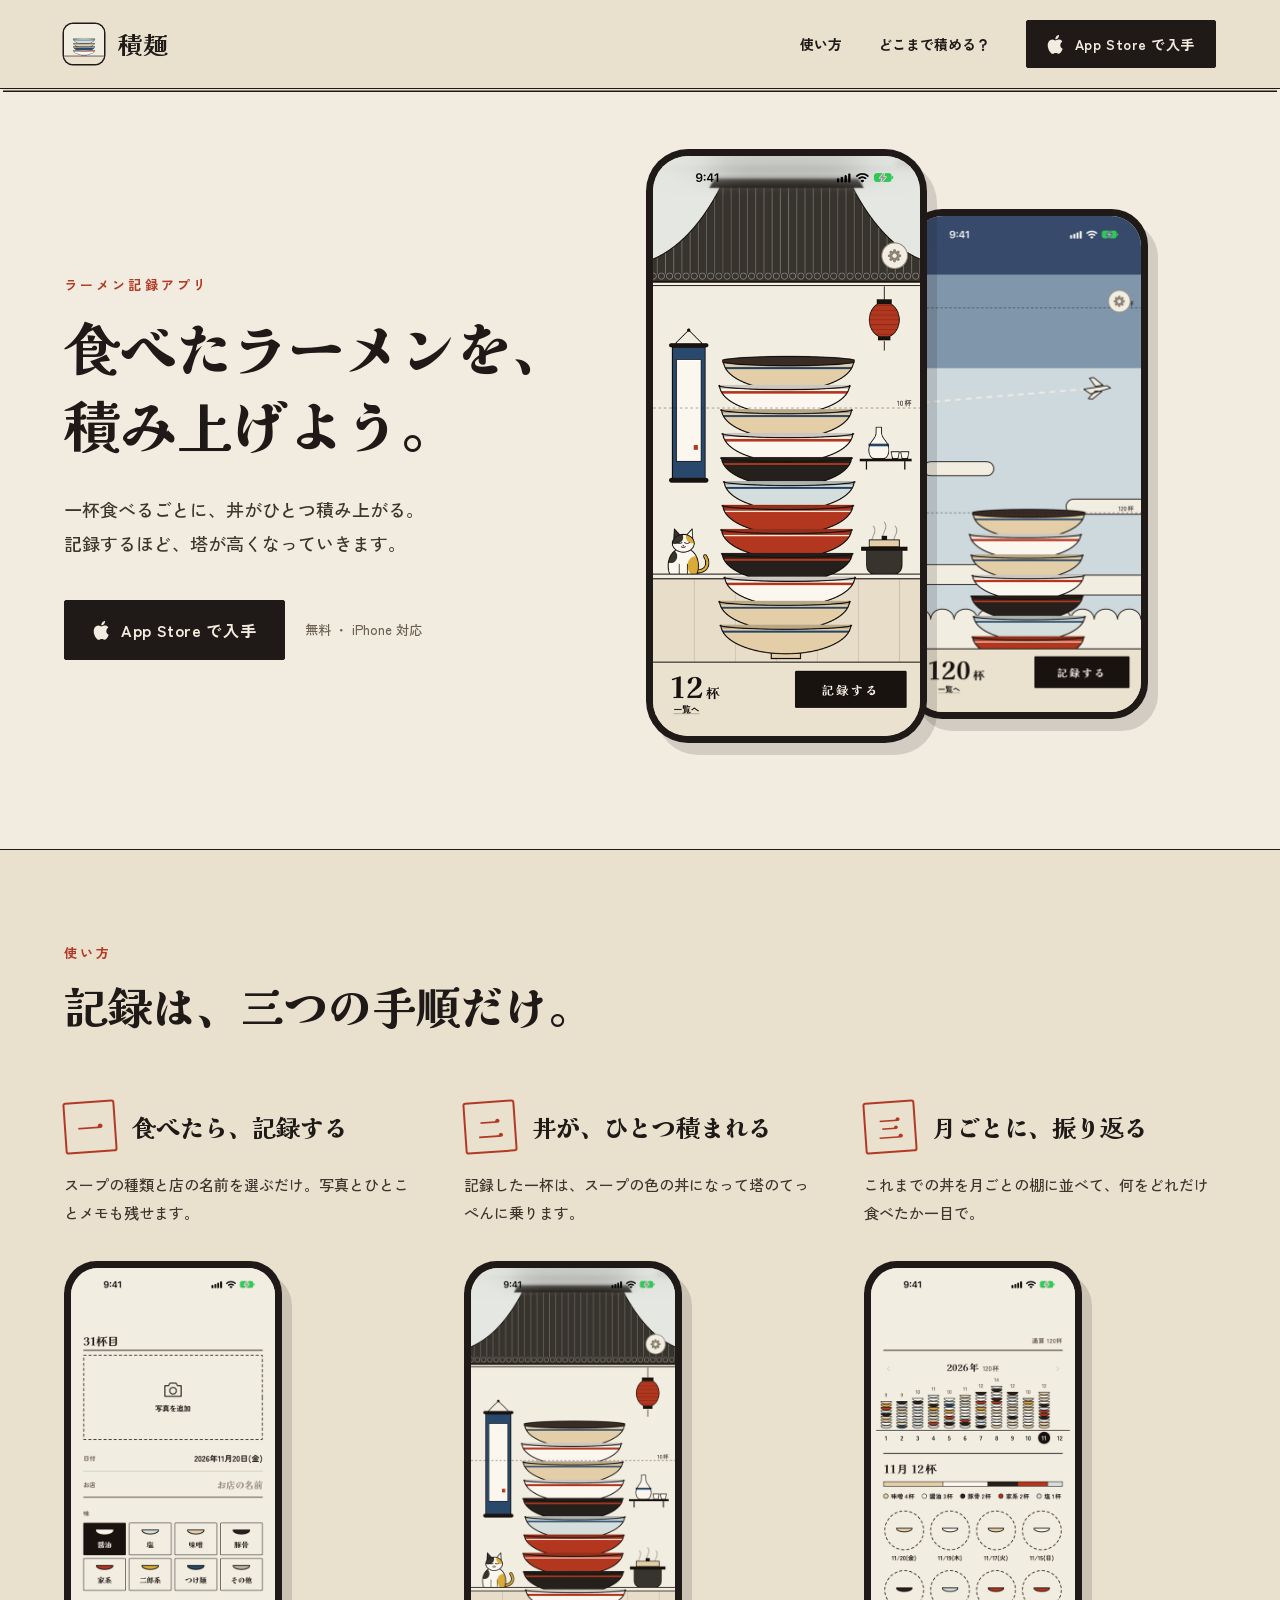
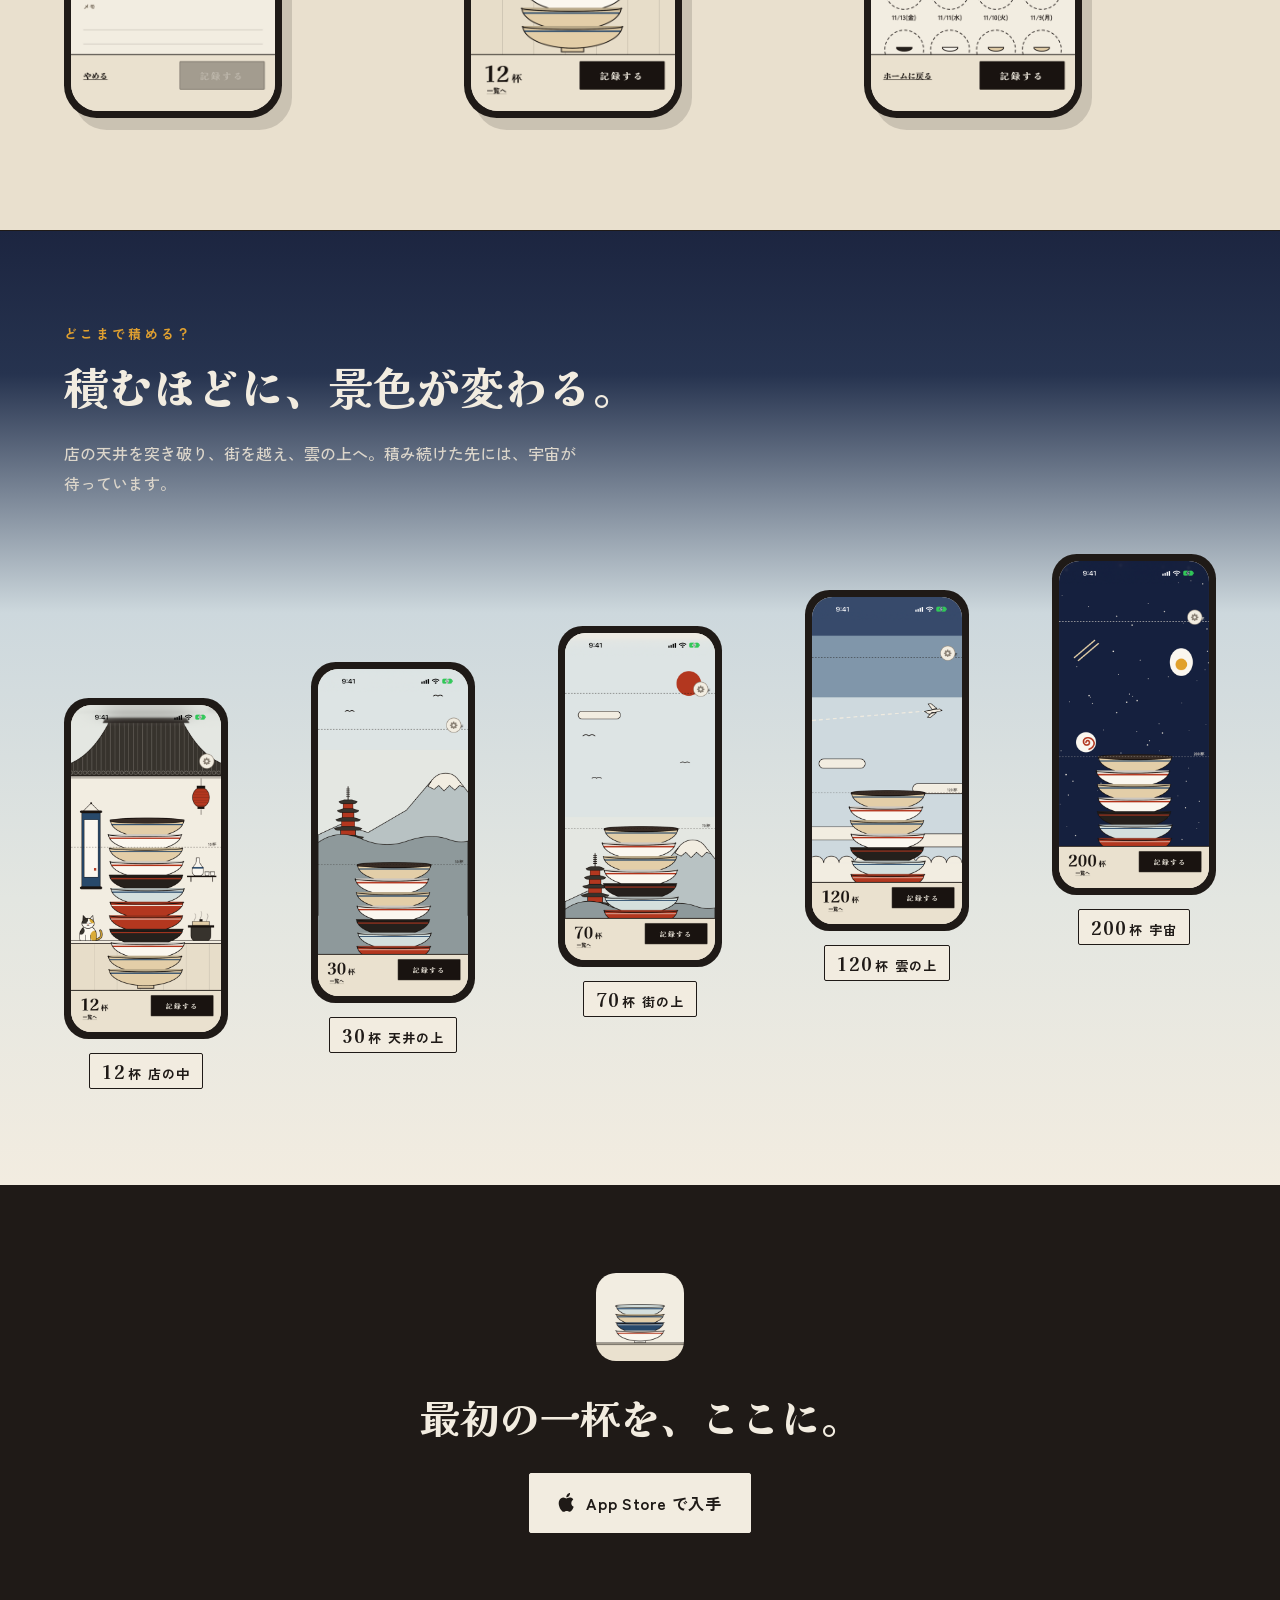
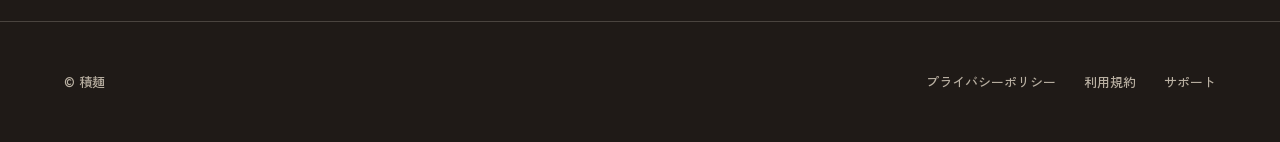
==== index.html @ 98c202dc "積麺のLP・サポート・プライバシーポリシー・利用規約を追加 Co-Authored-By: Claude Opus 5.5 <noreply@anthropic.com>" ====
<!DOCTYPE html>
<html lang="ja">
  <head>
    <meta charset="utf-8" />
    <meta name="viewport" content="width=device-width, initial-scale=1" />
    <title>積麺 — 食べたラーメンを、積み上げよう。</title>
    <meta
      name="description"
      content="一杯食べるごとに、丼がひとつ積み上がる。記録するほど塔が高くなっていく、ラーメン記録アプリ「積麺」。"
    />
    <meta
      property="og:title"
      content="積麺 — 食べたラーメンを、積み上げよう。"
    />
    <meta
      property="og:description"
      content="一杯食べるごとに、丼がひとつ積み上がる。記録するほど塔が高くなっていく、ラーメン記録アプリ。"
    />
    <meta property="og:type" content="website" />
    <meta name="theme-color" content="#E9E0CE" />
    <link rel="icon" href="images/favicon.png" type="image/png" />
    <link rel="apple-touch-icon" href="images/apple-touch-icon.png" />
    <link rel="preconnect" href="https://fonts.googleapis.com" />
    <link rel="preconnect" href="https://fonts.gstatic.com" crossorigin />
    <link
      rel="stylesheet"
      href="https://fonts.googleapis.com/css2?family=Kaisei+Tokumin:wght@500;700;800&family=Zen+Kaku+Gothic+New:wght@500;700&display=swap"
    />
    <style>
      :root {
        --paper: #f2ece0;
        --paper-2: #e9e0ce;
        --ink: #1f1a17;
        --ink-2: #3e352d;
        --ink-3: #6b5f4f;
        --shu: #b23a24;
        --kin: #e0a030;
        --mute: #b9b0a2;
        --mincho: "Kaisei Tokumin", "Hiragino Mincho ProN", serif;
        --sans: "Zen Kaku Gothic New", "Hiragino Sans", sans-serif;
        --gutter: 64px;
      }
      * {
        box-sizing: border-box;
      }
      html {
        scroll-behavior: smooth;
        -webkit-text-size-adjust: 100%;
      }
      body {
        margin: 0;
        background: var(--paper);
        color: var(--ink);
        font-family: var(--sans);
        font-weight: 500;
        line-height: 1.6;
      }
      img {
        display: block;
        max-width: 100%;
        height: auto;
      }
      a {
        color: inherit;
      }
      h1,
      h2,
      h3 {
        font-family: var(--mincho);
        font-weight: 800;
        margin: 0;
      }
      p {
        margin: 0;
      }
      .sp {
        display: none;
      }
      .wrap {
        max-width: 1280px;
        margin: 0 auto;
        padding: 0 var(--gutter);
      }
      .eyebrow {
        font: 700 13px/1 var(--sans);
        letter-spacing: 0.24em;
        color: var(--shu);
        margin-bottom: 16px;
      }

      /* ボタン */
      .btn {
        display: inline-flex;
        align-items: center;
        gap: 12px;
        height: 60px;
        padding: 0 28px;
        border: 1.5px solid var(--ink);
        border-radius: 2px;
        background: var(--ink);
        color: var(--paper);
        text-decoration: none;
        font: 700 16px/1 var(--sans);
        letter-spacing: 0.04em;
        transition: transform 0.15s ease, box-shadow 0.15s ease;
      }
      .btn:hover {
        transform: translate(-2px, -2px);
        box-shadow: 4px 4px 0 var(--shu);
      }
      .btn svg {
        flex: none;
        fill: currentColor;
      }
      .btn.sm {
        height: 48px;
        padding: 0 20px;
        font-size: 14px;
      }
      .btn.light {
        background: var(--paper);
        color: var(--ink);
        border-color: var(--paper);
      }
      .btn.light:hover {
        box-shadow: 4px 4px 0 var(--kin);
      }

      /* 端末の枠 */
      .phone {
        flex: none;
        width: var(--w, 281px);
        padding: 7px;
        background: var(--ink);
        border-radius: calc(var(--w, 281px) * 0.15);
      }
      .phone img {
        width: 100%;
        aspect-ratio: 1206/2622;
        object-fit: cover;
        border-radius: calc(var(--w, 281px) * 0.125);
        background: var(--paper);
      }
      .phone.shadow {
        box-shadow: 10px 12px 0 rgba(31, 26, 23, 0.15);
      }

      /* ヘッダー */
      .site-header {
        position: sticky;
        top: 0;
        z-index: 10;
        background: var(--paper-2);
        border-bottom: 1.5px solid var(--ink);
        box-shadow: 0 4.5px 0 -3px var(--paper-2), 0 6px 0 -3px var(--ink);
      }
      .site-header .wrap {
        height: 88px;
        display: flex;
        align-items: center;
        justify-content: space-between;
      }
      .brand {
        display: flex;
        align-items: center;
        gap: 14px;
        text-decoration: none;
      }
      .brand img {
        width: 40px;
        height: 40px;
        border-radius: 9px;
        box-shadow: 0 0 0 1.5px var(--ink);
      }
      .brand span {
        font: 800 24px/1 var(--mincho);
        letter-spacing: 0.08em;
      }
      .site-header nav {
        display: flex;
        align-items: center;
        gap: 36px;
        font: 700 14px/1 var(--sans);
      }
      .site-header nav a.link {
        text-decoration: none;
      }
      .site-header nav a.link:hover {
        text-decoration: underline;
        text-underline-offset: 6px;
      }
      .get-short {
        display: none;
      }

      /* ヒーロー */
      .hero .wrap {
        position: relative;
        min-height: 760px;
        display: flex;
        align-items: center;
        gap: 40px;
      }
      .hero-copy {
        flex: 1;
        position: relative;
        z-index: 1;
      }
      .hero h1 {
        font-size: 56px;
        line-height: 1.4;
      }
      .hero h1 span {
        white-space: nowrap;
      }
      .hero-lead {
        margin: 28px 0 40px;
        max-width: 460px;
        font-size: 18px;
        line-height: 1.9;
        color: var(--ink-2);
      }
      .hero-cta {
        display: flex;
        align-items: center;
        gap: 20px;
        flex-wrap: wrap;
      }
      .hero-cta small {
        font: 500 13px/1.6 var(--sans);
        color: var(--ink-3);
      }
      .hero-phones {
        position: relative;
        width: 600px;
        height: 760px;
        flex: none;
      }
      .hero-phones .back {
        position: absolute;
        left: 290px;
        top: 120px;
        --w: 242px;
      }
      .hero-phones .front {
        position: absolute;
        left: 30px;
        top: 60px;
        --w: 281px;
      }

      /* 使い方 */
      .how {
        background: var(--paper-2);
        border-top: 1.5px solid var(--ink);
        padding: 96px 0 112px;
      }
      .how h2,
      .scenery h2 {
        font-size: 44px;
        line-height: 1.4;
      }
      .steps {
        list-style: none;
        margin: 64px 0 0;
        padding: 0;
        display: grid;
        grid-template-columns: repeat(3, 1fr);
        gap: 48px;
      }
      .step {
        display: flex;
        flex-direction: column;
        align-items: flex-start;
        gap: 18px;
      }
      .step-head {
        display: flex;
        align-items: center;
        gap: 16px;
      }
      .num {
        flex: none;
        width: 52px;
        height: 52px;
        border: 2px solid var(--shu);
        border-radius: 3px;
        display: flex;
        align-items: center;
        justify-content: center;
        color: var(--shu);
        font: 800 26px/1 var(--mincho);
        transform: rotate(-4deg);
      }
      .step h3 {
        font-size: 24px;
        line-height: 1.4;
      }
      .step p {
        min-height: 60px;
        margin-bottom: 12px;
        font-size: 15px;
        line-height: 1.9;
        color: var(--ink-2);
      }
      .step .phone {
        --w: 218px;
      }

      /* どこまで積める？ */
      .scenery {
        padding: 96px 0 0;
        border-top: 1.5px solid var(--ink);
        background: linear-gradient(
          to top,
          #f2ece0 0%,
          #e3e6e1 30%,
          #cdd8dd 60%,
          #26334f 85%,
          #1c2540 100%
        );
        overflow: hidden;
      }
      .scenery-head {
        color: var(--paper);
        margin-bottom: 56px;
      }
      .scenery-head .eyebrow {
        color: var(--kin);
      }
      .scenery-head p.lead {
        margin-top: 20px;
        max-width: 520px;
        font-size: 16px;
        line-height: 1.9;
        color: #dcd6cb;
      }
      .climb {
        list-style: none;
        margin: 0;
        padding: 0 0 0;
        display: flex;
        justify-content: space-between;
        align-items: flex-end;
      }
      .climb li {
        display: flex;
        flex-direction: column;
        align-items: center;
        gap: 14px;
      }
      .climb .phone {
        --w: 164px;
      }
      .climb li:nth-child(2) {
        margin-bottom: 36px;
      }
      .climb li:nth-child(3) {
        margin-bottom: 72px;
      }
      .climb li:nth-child(4) {
        margin-bottom: 108px;
      }
      .climb li:nth-child(5) {
        margin-bottom: 144px;
      }
      .climb .tag {
        font: 700 13px/1 var(--sans);
        letter-spacing: 0.08em;
        padding: 8px 12px;
        background: var(--paper);
        border: 1.5px solid var(--ink);
        border-radius: 2px;
        color: var(--ink);
        white-space: nowrap;
      }
      .climb .tag b {
        font: 800 18px/1 var(--mincho);
        margin-right: 2px;
      }
      .scenery-foot {
        height: 96px;
      }

      /* 最後の呼びかけ */
      .cta {
        background: var(--ink);
        color: var(--paper);
        text-align: center;
        padding: 88px 24px;
        display: flex;
        flex-direction: column;
        align-items: center;
        gap: 28px;
      }
      .cta img {
        width: 88px;
        height: 88px;
        border-radius: 20px;
      }
      .cta h2 {
        font-size: 40px;
        line-height: 1.4;
      }
      .site-footer {
        background: var(--ink);
        border-top: 1px solid rgba(242, 236, 224, 0.2);
        color: var(--mute);
        font: 500 13px/1 var(--sans);
      }
      .site-footer .wrap {
        min-height: 120px;
        display: flex;
        align-items: center;
        justify-content: space-between;
        gap: 20px;
      }
      .site-footer nav {
        display: flex;
        gap: 28px;
        flex-wrap: wrap;
      }
      .site-footer a {
        text-decoration: none;
      }
      .site-footer a:hover {
        color: var(--paper);
      }

      /* 中くらいの幅 */
      @media (max-width: 1100px) {
        :root {
          --gutter: 40px;
        }
        .hero h1 {
          font-size: 46px;
        }
        .hero-phones {
          width: 480px;
          height: 700px;
        }
        .hero-phones .back {
          left: 220px;
          top: 110px;
          --w: 210px;
        }
        .hero-phones .front {
          left: 0;
          top: 50px;
          --w: 250px;
        }
        .step .phone {
          --w: 190px;
        }
        .climb .phone {
          --w: 140px;
        }
      }
      @media (max-width: 900px) {
        .hero .wrap {
          flex-direction: column;
          align-items: flex-start;
          padding-top: 64px;
          min-height: 0;
        }
        .hero-phones {
          width: 100%;
          max-width: 560px;
          height: 640px;
          align-self: center;
        }
        .hero-phones .front {
          left: calc(50% - 230px);
          top: 0;
        }
        .hero-phones .back {
          left: calc(50% + 10px);
          top: 70px;
        }
        .steps {
          grid-template-columns: 1fr;
          gap: 48px;
        }
        .step {
          display: grid;
          grid-template-columns: auto 1fr;
          grid-template-rows: auto 1fr;
          column-gap: 24px;
          row-gap: 12px;
          align-items: start;
        }
        .step .phone {
          grid-row: 1 / 3;
          grid-column: 1;
          --w: 180px;
        }
        .step-head {
          grid-column: 2;
          padding-top: 8px;
        }
        .step p {
          grid-column: 2;
          min-height: 0;
        }
        .climb {
          overflow-x: auto;
          scrollbar-width: none;
          justify-content: flex-start;
          gap: 20px;
          margin: 0 calc(var(--gutter) * -1);
          padding: 0 var(--gutter) 8px;
          scroll-snap-type: x mandatory;
        }
        .climb::-webkit-scrollbar {
          display: none;
        }
        .climb li {
          margin-bottom: 0 !important;
          scroll-snap-align: start;
        }
        .scenery-foot {
          height: 56px;
        }
      }

      /* スマホ */
      @media (max-width: 600px) {
        :root {
          --gutter: 24px;
        }
        .site-header .wrap {
          height: 64px;
          padding: 0 20px;
        }
        .site-header {
          box-shadow: none;
        }
        .sp {
          display: inline;
        }
        .brand {
          gap: 10px;
        }
        .brand img {
          width: 32px;
          height: 32px;
          border-radius: 7px;
        }
        .brand span {
          font-size: 19px;
          letter-spacing: 0.06em;
        }
        .site-header nav .link,
        .get-long {
          display: none;
        }
        .get-short {
          display: flex;
        }
        .site-header .btn.sm {
          height: 36px;
          padding: 0 14px;
          font-size: 12px;
        }
        .hero .wrap {
          padding-top: 48px;
          gap: 44px;
        }
        .hero h1 {
          font-size: 34px;
          line-height: 1.45;
        }
        .hero-lead {
          margin: 20px 0 28px;
          font-size: 15px;
        }
        .hero-lead br {
          display: none;
        }
        .hero-phones {
          height: auto;
          display: flex;
          justify-content: center;
          padding-bottom: 0;
        }
        .hero-phones .back {
          display: none;
        }
        .hero-phones .front {
          position: static;
          --w: 281px;
          margin-bottom: -120px;
        }
        .hero {
          overflow: hidden;
          padding-bottom: 0;
        }
        .how {
          padding: 64px 0 72px;
          position: relative;
          z-index: 1;
        }
        .how h2,
        .scenery h2 {
          font-size: 30px;
        }
        .steps {
          margin-top: 40px;
        }
        .step {
          column-gap: 18px;
          row-gap: 10px;
        }
        .step .phone {
          --w: 140px;
        }
        .step-head {
          flex-direction: column;
          align-items: flex-start;
          gap: 16px;
        }
        .num {
          width: 40px;
          height: 40px;
          font-size: 20px;
        }
        .step h3 {
          font-size: 19px;
        }
        .step p {
          font-size: 14px;
          line-height: 1.8;
        }
        .scenery {
          padding-top: 64px;
        }
        .scenery-head {
          margin-bottom: 32px;
        }
        .scenery-head p.lead {
          font-size: 14px;
        }
        .climb {
          gap: 14px;
        }
        .climb .phone {
          --w: 156px;
        }
        .cta {
          padding: 64px 24px;
          gap: 22px;
        }
        .cta img {
          width: 72px;
          height: 72px;
          border-radius: 16px;
        }
        .cta h2 {
          font-size: 28px;
        }
        .site-footer .wrap {
          flex-direction: column-reverse;
          justify-content: center;
          padding: 32px 24px;
          gap: 20px;
          font-size: 12px;
        }
        .site-footer nav {
          gap: 20px;
          justify-content: center;
        }
      }
      @media (max-width: 360px) {
        .hero h1 {
          font-size: 29px;
        }
        .step .phone {
          --w: 118px;
        }
      }
      @media (prefers-reduced-motion: reduce) {
        html {
          scroll-behavior: auto;
        }
        .btn {
          transition: none;
        }
      }
    </style>
  </head>
  <body>
    <svg width="0" height="0" style="position: absolute" aria-hidden="true">
      <symbol id="apple" viewBox="0 0 16 19">
        <path
          d="M13.3 10c0-2.4 2-3.5 2-3.6c-1.1-1.6-2.8-1.8-3.4-1.8c-1.4-.2-2.8.8-3.5.8s-1.8-.8-3-.8C3.8 4.7 2.3 5.6 1.5 7c-1.7 2.9-.4 7.1 1.2 9.4c.8 1.1 1.7 2.4 2.9 2.4c1.2 0 1.6-.8 3-.8s1.8.8 3 .7c1.3 0 2.1-1.1 2.8-2.3c.9-1.3 1.3-2.6 1.3-2.6s-2.4-.9-2.4-3.8zM11 3c.6-.8 1.1-1.8 1-2.9c-.9 0-2.1.6-2.7 1.4c-.6.7-1.1 1.8-1 2.8c1 .1 2.1-.5 2.7-1.3z"
        />
      </symbol>
    </svg>

    <header class="site-header">
      <div class="wrap">
        <a class="brand" href="#top" aria-label="積麺 トップへ">
          <img src="images/icon.png" alt="" width="40" height="40" />
          <span>積麺</span>
        </a>
        <nav aria-label="ページ内">
          <a class="link" href="#how">使い方</a>
          <a class="link" href="#scenery">どこまで積める？</a>
          <a class="btn sm get-long" data-appstore href="#"
            ><svg width="16" height="19" aria-hidden="true">
              <use href="#apple" /></svg
            >App Store で入手</a
          >
          <a class="btn sm get-short" data-appstore href="#">入手する</a>
        </nav>
      </div>
    </header>

    <main id="top">
      <section class="hero">
        <div class="wrap">
          <div class="hero-copy">
            <p class="eyebrow">ラーメン記録アプリ</p>
            <h1>
              <span>食べたラーメンを、</span><br /><span>積み上げよう。</span>
            </h1>
            <p class="hero-lead">
              一杯食べるごとに、丼がひとつ積み上がる。<br />記録するほど、塔が高くなっていきます。
            </p>
            <div class="hero-cta">
              <a class="btn" data-appstore href="#"
                ><svg width="16" height="19" aria-hidden="true">
                  <use href="#apple" /></svg
                >App Store で入手</a
              >
              <small>無料 ・ iPhone 対応</small>
            </div>
          </div>
          <div class="hero-phones">
            <div class="phone shadow back">
              <img
                src="images/tower-120.png"
                alt="120杯の塔。雲の上まで積み上がっている"
                width="1000"
                height="2174"
              />
            </div>
            <div class="phone shadow front">
              <img
                src="images/tower-12.png"
                alt="12杯の塔。店の中で丼が積み上がっている"
                width="1000"
                height="2174"
                fetchpriority="high"
              />
            </div>
          </div>
        </div>
      </section>

      <section class="how" id="how">
        <div class="wrap">
          <p class="eyebrow">使い方</p>
          <h2>記録は、<br class="sp" />三つの手順だけ。</h2>
          <ol class="steps">
            <li class="step">
              <div class="step-head">
                <span class="num" aria-hidden="true">一</span>
                <h3>食べたら、記録する</h3>
              </div>
              <p>
                スープの種類と店の名前を選ぶだけ。写真とひとことメモも残せます。
              </p>
              <div class="phone shadow">
                <img
                  src="images/record.png"
                  alt="記録の画面。写真、日付、お店、味を選ぶ"
                  loading="lazy"
                  width="1000"
                  height="2174"
                />
              </div>
            </li>
            <li class="step">
              <div class="step-head">
                <span class="num" aria-hidden="true">二</span>
                <h3>丼が、ひとつ積まれる</h3>
              </div>
              <p>
                記録した一杯は、スープの色の丼になって塔のてっぺんに乗ります。
              </p>
              <div class="phone shadow">
                <img
                  src="images/tower-12.png"
                  alt="味ごとに色の違う丼が積み上がった塔"
                  loading="lazy"
                  width="1000"
                  height="2174"
                />
              </div>
            </li>
            <li class="step">
              <div class="step-head">
                <span class="num" aria-hidden="true">三</span>
                <h3>月ごとに、振り返る</h3>
              </div>
              <p>
                これまでの丼を月ごとの棚に並べて、何をどれだけ食べたか一目で。
              </p>
              <div class="phone shadow">
                <img
                  src="images/shelf.png"
                  alt="一覧の画面。月ごとの杯数と味の内訳"
                  loading="lazy"
                  width="1000"
                  height="2174"
                />
              </div>
            </li>
          </ol>
        </div>
      </section>

      <section class="scenery" id="scenery">
        <div class="wrap">
          <div class="scenery-head">
            <p class="eyebrow">どこまで積める？</p>
            <h2>積むほどに、<br class="sp" />景色が変わる。</h2>
            <p class="lead">
              店の天井を突き破り、街を越え、雲の上へ。積み続けた先には、宇宙が待っています。
            </p>
          </div>
          <ol class="climb">
            <li>
              <div class="phone">
                <img
                  src="images/tower-12.png"
                  alt="12杯、店の中"
                  loading="lazy"
                  width="1000"
                  height="2174"
                />
              </div>
              <span class="tag"><b>12</b>杯 店の中</span>
            </li>
            <li>
              <div class="phone">
                <img
                  src="images/tower-30.png"
                  alt="30杯、天井の上"
                  loading="lazy"
                  width="1000"
                  height="2174"
                />
              </div>
              <span class="tag"><b>30</b>杯 天井の上</span>
            </li>
            <li>
              <div class="phone">
                <img
                  src="images/tower-70.png"
                  alt="70杯、街の上"
                  loading="lazy"
                  width="1000"
                  height="2174"
                />
              </div>
              <span class="tag"><b>70</b>杯 街の上</span>
            </li>
            <li>
              <div class="phone">
                <img
                  src="images/tower-120.png"
                  alt="120杯、雲の上"
                  loading="lazy"
                  width="1000"
                  height="2174"
                />
              </div>
              <span class="tag"><b>120</b>杯 雲の上</span>
            </li>
            <li>
              <div class="phone">
                <img
                  src="images/tower-200.png"
                  alt="200杯、宇宙"
                  loading="lazy"
                  width="1000"
                  height="2174"
                />
              </div>
              <span class="tag"><b>200</b>杯 宇宙</span>
            </li>
          </ol>
          <div class="scenery-foot"></div>
        </div>
      </section>

      <section class="cta">
        <img src="images/icon.png" alt="" width="88" height="88" />
        <h2>最初の一杯を、<br class="sp" />ここに。</h2>
        <a class="btn light" data-appstore href="#"
          ><svg width="16" height="19" aria-hidden="true">
            <use href="#apple" /></svg
          >App Store で入手</a
        >
      </section>
    </main>

    <footer class="site-footer">
      <div class="wrap">
        <span>© 積麺</span>
        <nav aria-label="フッター">
          <a href="privacy.html">プライバシーポリシー</a>
          <a href="terms.html">利用規約</a>
          <a href="support.html">サポート</a>
        </nav>
      </div>
    </footer>

    <script>
      // App Store の URL が決まったらここに入れる（例: https://apps.apple.com/jp/app/id0000000000）
      const APP_STORE_URL = "";
      if (APP_STORE_URL)
        document
          .querySelectorAll("[data-appstore]")
          .forEach((a) => (a.href = APP_STORE_URL));
    </script>
  </body>
</html>
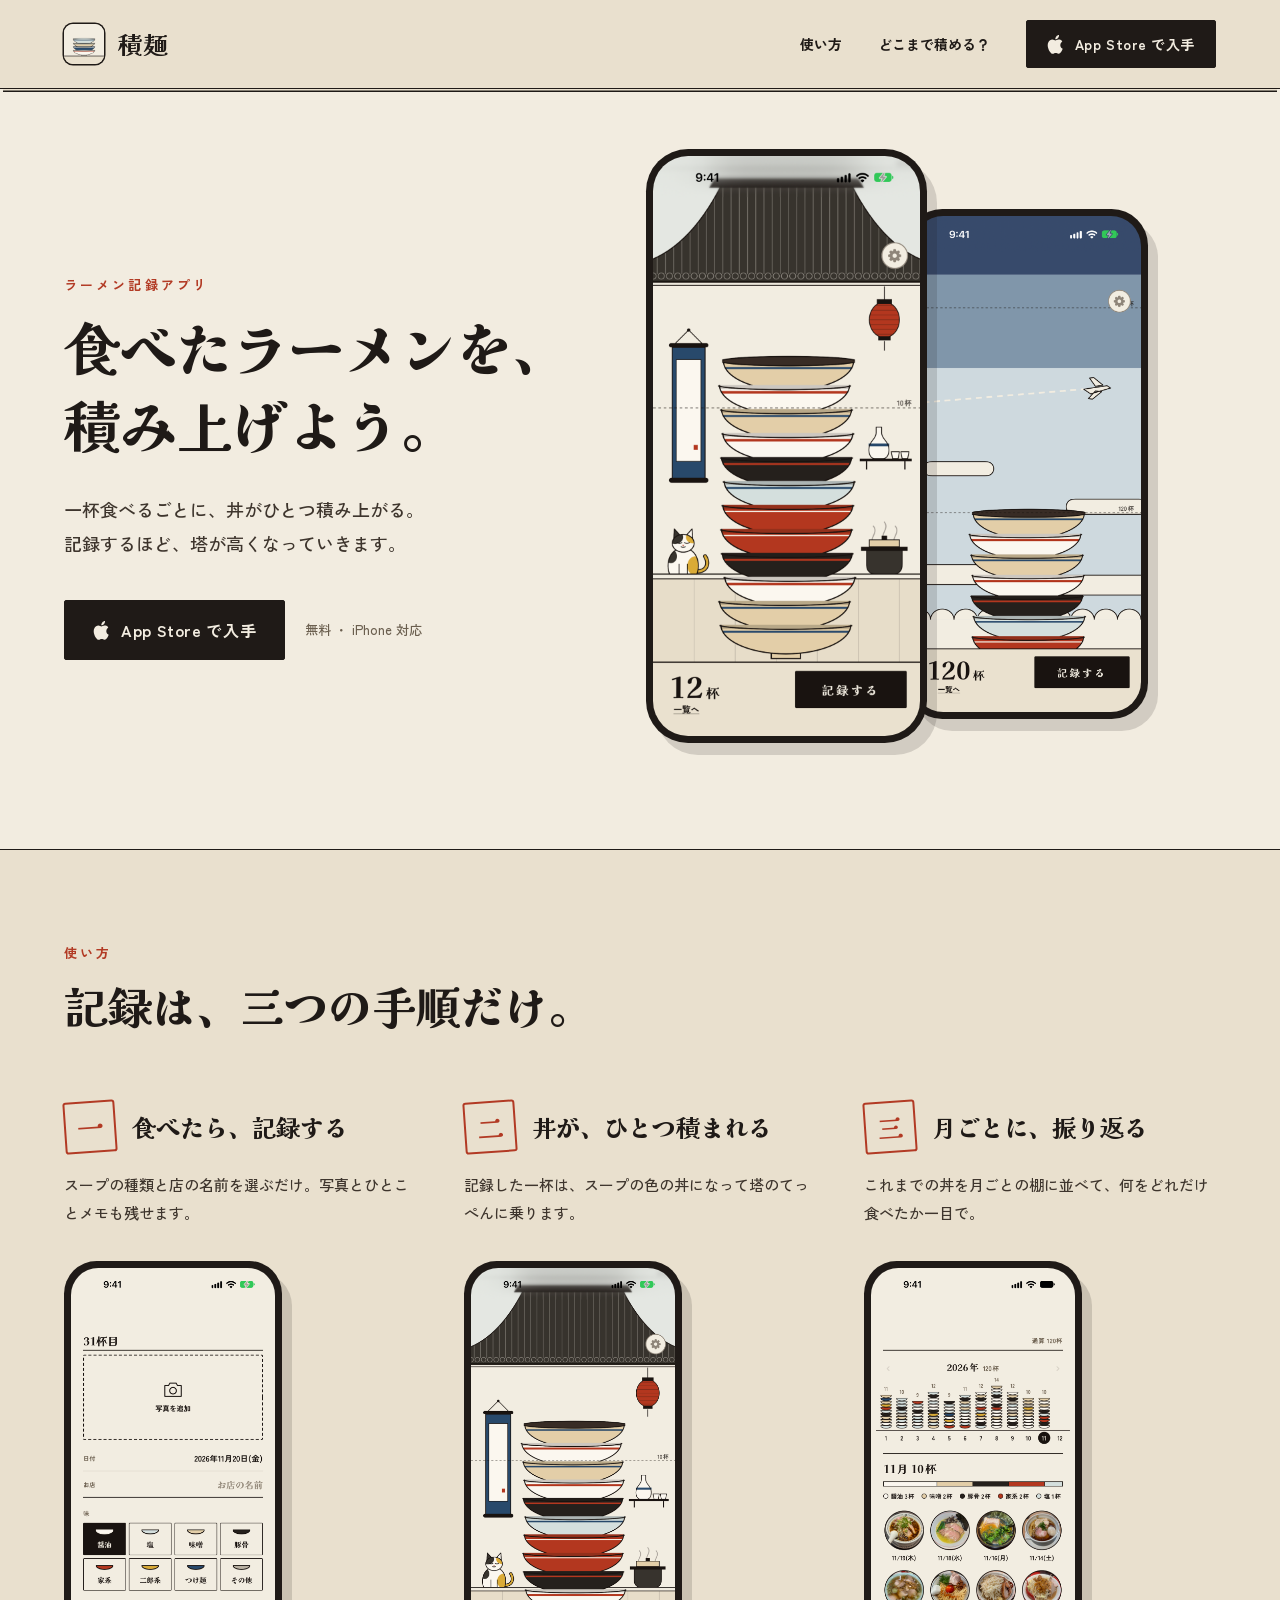
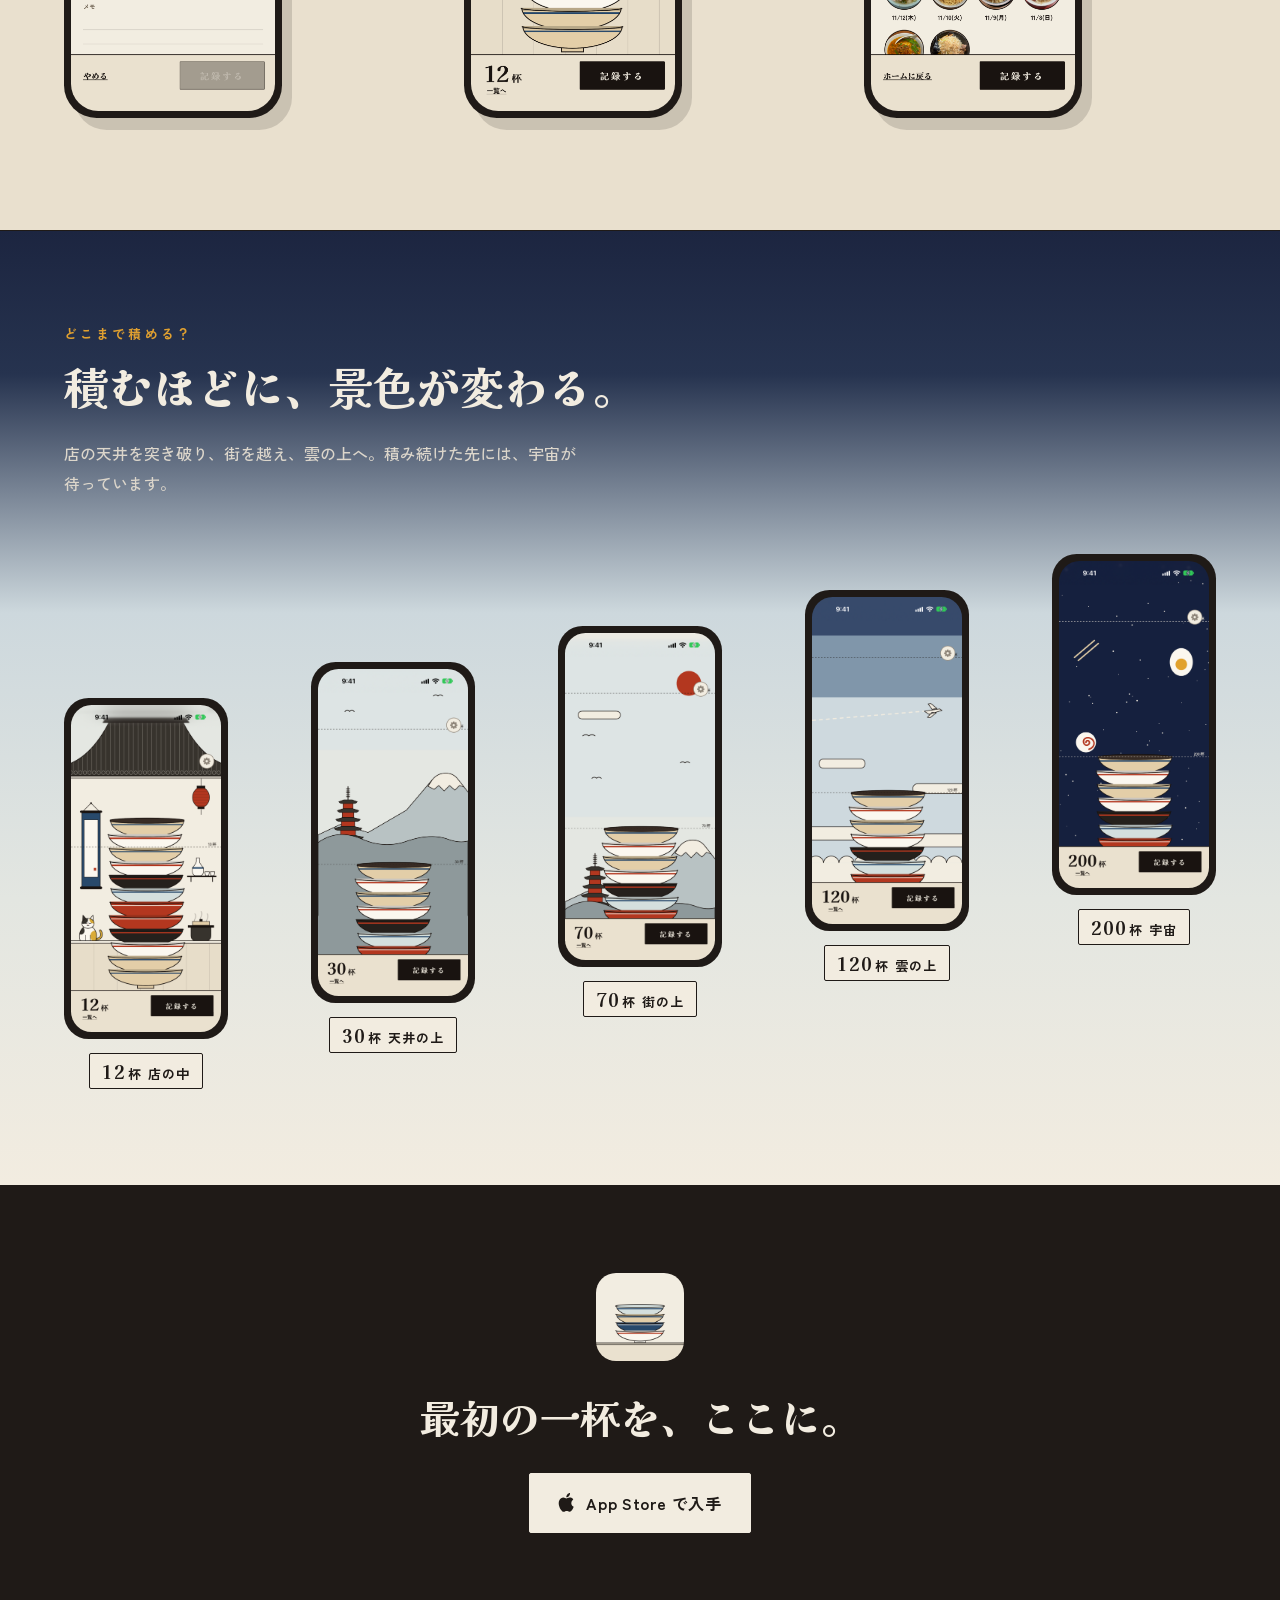
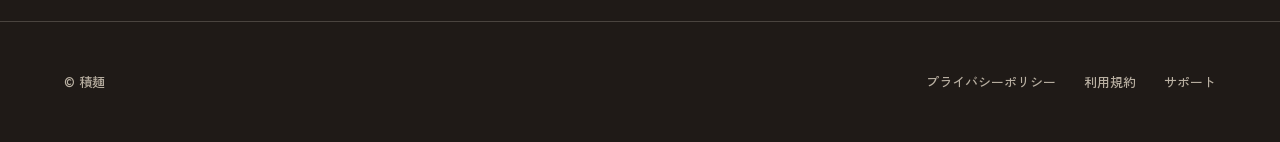
==== commit 8314b603: "LPの一覧の画面を写真入りに替え、リンクの共有画像（OGP）を追加 スクリーンショットも幅800pxで撮り直して、Retinaの画面でぼやけないようにした  Co-Authored-By: Claud" ====
--- a/index.html
+++ b/index.html
@@ -17,6 +17,14 @@
       content="一杯食べるごとに、丼がひとつ積み上がる。記録するほど塔が高くなっていく、ラーメン記録アプリ。"
     />
     <meta property="og:type" content="website" />
+    <meta property="og:url" content="https://eikitsuto.github.io/tsumimen-site/" />
+    <meta property="og:site_name" content="積麺" />
+    <meta property="og:locale" content="ja_JP" />
+    <meta property="og:image" content="https://eikitsuto.github.io/tsumimen-site/images/ogp.png" />
+    <meta property="og:image:width" content="1200" />
+    <meta property="og:image:height" content="630" />
+    <meta property="og:image:alt" content="積麺 — 食べたラーメンを、積み上げよう。" />
+    <meta name="twitter:card" content="summary_large_image" />
     <meta name="theme-color" content="#E9E0CE" />
     <link rel="icon" href="images/favicon.png" type="image/png" />
     <link rel="apple-touch-icon" href="images/apple-touch-icon.png" />
